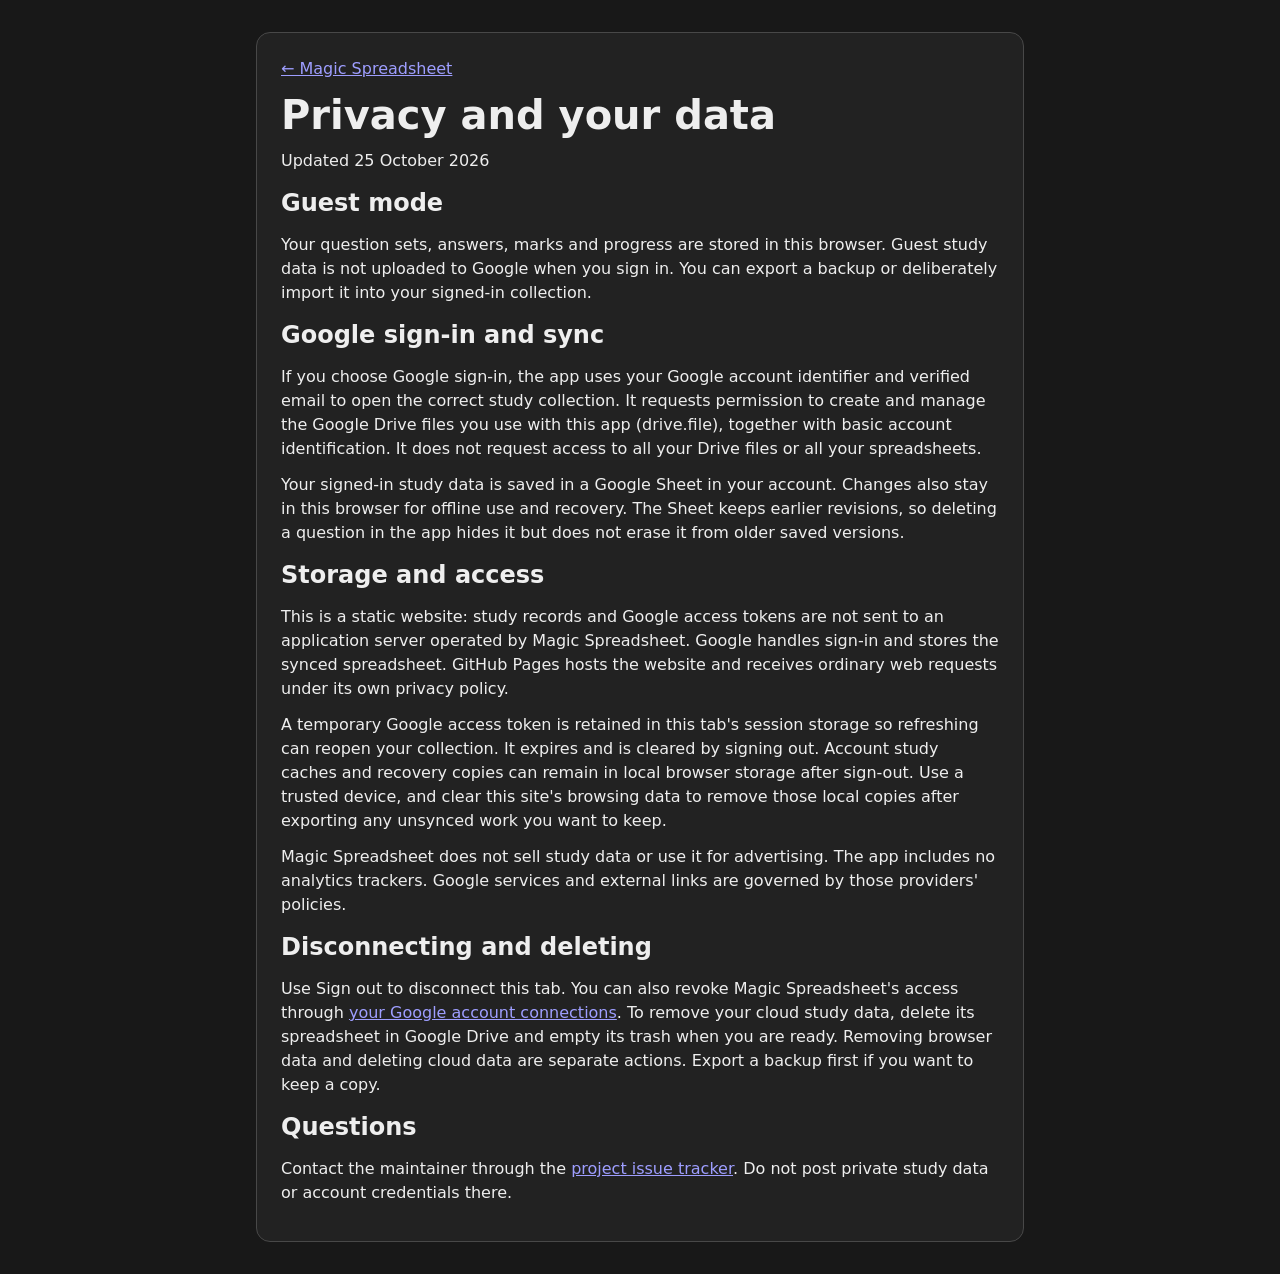
==== privacy.html @ 79fa7f7f "Prepare Google sync release and default chart selection" ====
<!doctype html>
<html lang="en" data-theme="dark"><head><meta charset="utf-8"><meta name="viewport" content="width=device-width,initial-scale=1"><title>Privacy · Magic Spreadsheet</title><script src="theme.js"></script><link rel="stylesheet" href="style.css"></head><body>
<main class="panel" style="max-width:48rem;margin:2rem auto;padding:1.5rem">
<a href="./">← Magic Spreadsheet</a><h1>Privacy and your data</h1><p>Updated 25 October 2026</p>
<h2>Guest mode</h2><p>Your question sets, answers, marks and progress are stored in this browser. Guest study data is not uploaded to Google when you sign in. You can export a backup or deliberately import it into your signed-in collection.</p>
<h2>Google sign-in and sync</h2><p>If you choose Google sign-in, the app uses your Google account identifier and verified email to open the correct study collection. It requests permission to create and manage the Google Drive files you use with this app (drive.file), together with basic account identification. It does not request access to all your Drive files or all your spreadsheets.</p>
<p>Your signed-in study data is saved in a Google Sheet in your account. Changes also stay in this browser for offline use and recovery. The Sheet keeps earlier revisions, so deleting a question in the app hides it but does not erase it from older saved versions.</p>
<h2>Storage and access</h2><p>This is a static website: study records and Google access tokens are not sent to an application server operated by Magic Spreadsheet. Google handles sign-in and stores the synced spreadsheet. GitHub Pages hosts the website and receives ordinary web requests under its own privacy policy.</p>
<p>A temporary Google access token is retained in this tab's session storage so refreshing can reopen your collection. It expires and is cleared by signing out. Account study caches and recovery copies can remain in local browser storage after sign-out. Use a trusted device, and clear this site's browsing data to remove those local copies after exporting any unsynced work you want to keep.</p>
<p>Magic Spreadsheet does not sell study data or use it for advertising. The app includes no analytics trackers. Google services and external links are governed by those providers' policies.</p>
<h2>Disconnecting and deleting</h2><p>Use Sign out to disconnect this tab. You can also revoke Magic Spreadsheet's access through <a href="https://myaccount.google.com/connections">your Google account connections</a>. To remove your cloud study data, delete its spreadsheet in Google Drive and empty its trash when you are ready. Removing browser data and deleting cloud data are separate actions. Export a backup first if you want to keep a copy.</p>
<h2>Questions</h2><p>Contact the maintainer through the <a href="https://github.com/Leo-U/magic-spreadsheet/issues">project issue tracker</a>. Do not post private study data or account credentials there.</p>
</main></body></html>
---- style.css ----
:root{font-family:system-ui,sans-serif;color:#233c38;background:#f3f5f0;line-height:1.5}*{box-sizing:border-box}body{margin:0}header{padding:32px max(24px,calc((100vw - 1240px)/2));background:#153e37;color:#fff;display:flex;justify-content:space-between;align-items:center;gap:20px}h1{font-size:clamp(28px,4vw,40px);margin:4px 0}h2,h3,p{margin:0 0 12px}h2{font-size:24px}h3{font-size:19px}.eyebrow{font-size:11px;letter-spacing:2px;font-weight:700;color:#acd6bc}.badge{border:1px solid #7ba698;border-radius:30px;padding:8px 14px;white-space:nowrap;font-size:13px}.notice{background:#e2ebdf;padding:14px 24px;text-align:center;font-size:14px}.layout{max-width:1240px;margin:24px auto;padding:0 24px;display:grid;grid-template-columns:260px minmax(0,1fr);gap:32px}aside{align-self:start}aside h2{font-size:17px}main{min-width:0}nav{display:grid;gap:8px;margin-bottom:24px}button,input,textarea{font:inherit}button,.file-label{min-height:44px}button{cursor:pointer;border:1px solid transparent;background:#20634f;color:#fff;border-radius:9px;padding:10px 15px;font-weight:600}button:hover{filter:brightness(.94)}button:disabled{opacity:.5;cursor:not-allowed}.secondary{background:#fff;color:#285046;border-color:#c9d5cb}nav button{text-align:left;overflow-wrap:anywhere}.active{background:#d9e9d7;border-color:#20634f;color:#173c30}aside button{width:100%;margin-bottom:8px}label{display:block;margin:8px 0;font-size:14px}input:not([type=checkbox]):not([type=radio]),textarea{width:100%;border:1px solid #b7c9bd;border-radius:8px;padding:11px;background:#fff;color:#233c38}input[type=checkbox],input[type=radio]{width:22px;height:22px;vertical-align:middle;margin-right:7px;accent-color:#20634f}textarea{resize:vertical}form button{margin-top:12px}.panel,.question{background:#fff;border:1px solid #dce4da;border-radius:14px;padding:22px;margin-bottom:20px}.muted{color:#52655d;font-size:13px}.set-header,.section-header,.actions{display:flex;justify-content:space-between;align-items:center;gap:14px;flex-wrap:wrap}.set-header{margin-bottom:20px}.set-header .eyebrow{color:#557e64}.stats{display:grid;grid-template-columns:repeat(3,1fr);gap:12px;margin-bottom:22px}.stat{background:#e6ecdf;padding:18px;border-radius:12px}.stat strong{font-size:28px;display:block}.history{display:flex;gap:10px;overflow-x:auto;padding:6px 0 14px}.snapshot{flex:0 0 130px;border-radius:9px;padding:12px;color:#26322a;font-size:12px}.snapshot strong{display:block;font-size:22px}.question h4{font-size:18px;margin:0 0 14px;white-space:pre-wrap;overflow-wrap:anywhere}.answer{white-space:pre-wrap;overflow-wrap:anywhere;border-left:3px solid #8caf99;background:#f2f6ee;padding:14px;margin:14px 0}.marks{display:flex;flex-wrap:wrap;gap:8px;margin:14px 0}.marks label{padding:9px 12px;border-radius:8px;border:1px solid #cfd8cf;margin:0;display:flex;align-items:center;min-height:44px}.green{background:#e1efdf}.yellow{background:#fff5c7}.red{background:#f7ded6}.question details{margin-top:15px}summary{cursor:pointer;min-height:44px;padding:10px 0}.review-row{padding:8px 0;border-top:1px solid #e4e9e0;font-size:13px}.file-label{border:1px dashed #b4c7b6;padding:10px;border-radius:8px;overflow-wrap:anywhere}.file-label input{font-size:12px;padding:4px;border:0}hr{border:0;border-top:1px solid #d3dfd1;margin:24px 0}footer{padding:30px;text-align:center;color:#63766b;font-size:13px}#status{max-width:1192px;margin:12px auto;padding:0 24px;color:#215d40}#status.error{color:#9c3028}button:focus-visible,input:focus-visible,textarea:focus-visible,summary:focus-visible{outline:3px solid #d59128;outline-offset:3px}[hidden]{display:none!important}@media(max-width:720px){header{padding:24px;display:block}.badge{display:inline-block;margin-top:8px}.layout{grid-template-columns:1fr;padding:0 16px;gap:24px}aside{background:#eaf0e5;padding:16px;border-radius:12px}nav{grid-template-columns:repeat(2,minmax(0,1fr))}.panel,.question{padding:16px}.stats{gap:8px}.stat{padding:12px;font-size:12px}.stat strong{font-size:24px}.section-header>button{width:100%}.actions button{flex:1}.notice{text-align:left;padding:14px 16px}}

.undo-bar{position:sticky;top:8px;z-index:2;max-width:1192px;margin:0 auto;padding:0 24px;pointer-events:none}.undo-bar button{pointer-events:auto;box-shadow:0 2px 8px #233c3820}
.overview{max-width:1240px;margin:24px auto;padding:0 24px;min-width:0}.overview h2{font-size:20px}.overview-scroll{max-width:100%;overflow:auto;isolation:isolate;border:1px solid #a9b5a6;background:#fff}#history-grid{border-collapse:separate;border-spacing:0;width:max-content;font-size:11px;line-height:16px;color:#202820}#history-grid th,#history-grid td{border-right:1px solid #a9b5a6;border-bottom:1px solid #a9b5a6;vertical-align:middle}#history-grid tr:last-child>*{border-bottom:0}#history-grid th{position:sticky;left:0;z-index:1;background:#edf1e8;width:120px;min-width:120px;max-width:120px;text-align:left;padding:0}.topic-link{display:block;width:119px;min-height:52px;border:0;border-radius:0;background:transparent;color:#233c38;text-align:left;padding:3px 6px;font-size:12px;line-height:16px;font-weight:600;overflow-wrap:anywhere}.history-cell{width:83px;min-width:83px;height:53px;padding:2px 4px;text-align:center;font-variant-numeric:tabular-nums;white-space:nowrap}.history-cell span{display:block}.no-history{padding:4px 8px;color:#60705b;font-style:italic;min-width:120px}.legend{margin-top:8px}.study-actions{margin-bottom:20px}.sr-only{position:absolute;width:1px;height:1px;padding:0;margin:-1px;overflow:hidden;clip:rect(0,0,0,0);white-space:nowrap;border:0}@media(max-width:720px){.overview{padding:0 16px}.overview h2{font-size:18px}}

#chart-progress{margin:0 0 12px}.subject-select{display:block;margin:4px 6px!important}#history-grid th .topic-link{min-height:28px;padding-top:0}

.question-heading{display:flex;align-items:flex-start;gap:8px;margin-bottom:14px}.question-heading h4{margin:0;min-width:0;flex:0 1 auto;padding-top:8px}.edit-icon{width:44px;height:44px;min-width:44px;flex:0 0 44px;padding:0;display:inline-flex;align-items:center;justify-content:center;border-color:transparent;background:transparent}.edit-icon:hover{background:#edf1e8}

.history-actions{display:flex;align-items:center;flex-wrap:wrap;gap:8px;margin-bottom:10px}#history-grid .history-cell{padding:0}.history-select{display:block;width:100%;min-width:82px;min-height:53px;padding:2px 4px;background:transparent;color:inherit;border:0;border-radius:0;font-size:11px;font-weight:400;line-height:16px}.history-select[aria-pressed="true"]{box-shadow:inset 0 0 0 2px #173e37}.history-select:focus-visible{outline:3px solid #173e37;outline-offset:-3px}

.history-cell{cursor:pointer}.history-cell.selected-cell{box-shadow:inset 0 0 0 2px #173e37}.history-cell.selected-cell .history-select{box-shadow:none}

.detail-view{max-width:940px;margin:24px auto;padding:0 24px}.back-link{display:inline-flex;align-items:center;min-height:44px;margin-bottom:18px;color:#20634f;font-weight:600}.set-create{margin:20px 0;max-width:780px}.set-create form{display:flex;align-items:end;flex-wrap:wrap;gap:8px}.set-create label{width:100%;margin:0}.set-create input{flex:1;min-width:180px}.set-create button{margin:0}.data-tools{margin-top:24px;max-width:540px}.data-tools summary{font-weight:600}.data-tools button{margin:8px 0}a.topic-link{text-decoration:underline;display:flex;align-items:center}a:focus-visible{outline:3px solid #d59128;outline-offset:2px}@media(max-width:720px){.detail-view{padding:0 16px}.set-create button{width:100%}}

.row-actions{display:flex;align-items:center;justify-content:space-between}.row-delete-set{background:transparent;color:#854036;border:0;border-radius:4px;font-size:11px;font-weight:500;padding:3px 5px;min-height:44px;white-space:nowrap}.row-delete-set:hover{background:#f5e2dd}

/* Compact spreadsheet grid: exactly one border per shared edge. */
.overview-scroll{border:0}#history-grid{border-top:1px solid #37413d;border-left:1px solid #37413d}#history-grid th,#history-grid td,#history-grid tr:last-child>*{border-right:1px solid #37413d;border-bottom:1px solid #37413d}#history-grid th{width:168px;min-width:168px;max-width:168px}.set-controls{display:grid;grid-template-columns:28px minmax(0,1fr)32px;align-items:center;gap:0;min-height:36px}.select-set{display:flex;align-items:center;justify-content:center;margin:0;width:28px;height:36px}.select-set .subject-select{width:18px;height:18px;margin:0!important}#history-grid th a.topic-link{display:block;width:auto;min-height:36px;height:36px;padding:0 2px;line-height:36px;overflow:hidden;text-overflow:ellipsis;white-space:nowrap;font-size:11px}.row-delete-set{display:flex;align-items:center;justify-content:center;width:32px;min-width:32px;height:36px;min-height:36px;padding:0;border-radius:0}#history-grid .history-cell{height:36px;width:1px;min-width:0;padding:0}.history-select{min-width:0;min-height:36px;height:36px;padding:4px;font-size:11px;line-height:14px}.history-cell.selected-cell{box-shadow:inset 0 0 0 1px #173e37}.history-select:focus-visible{outline:1px solid #173e37;outline-offset:-1px}

/* Size history columns to their longest label, not an arbitrary minimum. */
#history-grid .no-history{min-width:0;white-space:normal;padding:4px}

.grade-key{display:inline-block;white-space:nowrap;margin-right:12px}.grade-key:last-child{margin-right:0}.grade-key:focus-visible{outline:2px solid #173e37;outline-offset:2px}

/* Theme preferences never alter study data or the chart's grade palette. */
:root{color-scheme:light}
.header-tools{display:flex;align-items:center;gap:8px;flex-wrap:wrap}
#theme-toggle{min-height:36px;padding:6px 10px;font-size:13px;border:1px solid #7ba698;background:#153e37;color:#fff;white-space:nowrap}
#theme-toggle span{display:inline-block;min-width:22px;margin-left:4px;font-weight:400}
:root[data-theme="dark"]{color-scheme:dark;background:#181818;color:#eeeeee}
[data-theme="dark"] header{background:#202020}
[data-theme="dark"] .notice{background:#292929;color:#d4d4d4}
[data-theme="dark"] .panel,[data-theme="dark"] .question{background:#222222;border-color:#484848}
[data-theme="dark"] .muted,[data-theme="dark"] footer{color:#bcbcbc}
[data-theme="dark"] .secondary{background:#303030;color:#eeeeee;border-color:#686868}
[data-theme="dark"] button:not(.secondary):not(.history-select):not(.row-delete-set):not(#theme-toggle){background:#454545;color:#fff}
[data-theme="dark"] button:disabled:not(.history-select):not(.row-delete-set):not(#theme-toggle){opacity:1;background:#282828;color:#999999;border-color:#505050}
[data-theme="dark"] input:not([type=checkbox]):not([type=radio]),[data-theme="dark"] textarea{background:#1b1b1b;color:#eeeeee;border-color:#707070}
[data-theme="dark"] input::placeholder,[data-theme="dark"] textarea::placeholder{color:#aaaaaa;opacity:1}
[data-theme="dark"] input[type=checkbox],[data-theme="dark"] input[type=radio]{accent-color:#cccccc}
[data-theme="dark"] .stat{background:#2c2c2c;color:#eeeeee}
[data-theme="dark"] .answer{background:#292929;color:#eeeeee;border-color:#888888}
[data-theme="dark"] .marks label{color:#233c38;border-color:#6e8474}
[data-theme="dark"] .marks input{color-scheme:light;accent-color:#20634f}
[data-theme="dark"] .back-link,[data-theme="dark"] #history-grid th .topic-link{color:#e2e2e2}
[data-theme="dark"] .set-header .eyebrow{color:#bcbcbc}
[data-theme="dark"] #status{color:#e2e2e2}
[data-theme="dark"] #status.error{color:#ffada0}
[data-theme="dark"] .file-label,[data-theme="dark"] hr{border-color:#707070}
[data-theme="dark"] .overview-scroll{background:#181818}
[data-theme="dark"] #history-grid th{background:#292929;border-color:#888888}
[data-theme="dark"] #history-grid{border-top-color:#888888;border-left-color:#888888}
[data-theme="dark"] #history-grid .no-history{color:#bcbcbc;border-color:#888888}
[data-theme="dark"] .history-cell,[data-theme="dark"] .history-select{color:#202820}
[data-theme="dark"] .row-delete-set{color:#d4d4d4;background:transparent}
[data-theme="dark"] .row-delete-set:hover{background:#414141}
[data-theme="dark"] .edit-icon{background:transparent;color:#dddddd}
[data-theme="dark"] .edit-icon:hover{background:#383838}
[data-theme="dark"] :is(button,input,textarea,summary,a,.grade-key,.overview-scroll):focus-visible{outline-color:#f5f5f5}
/* Keep dark focus clearly visible on the unchanged light grade fills. */
[data-theme="dark"] .history-select:focus-visible{outline-color:#173e37}
@media(max-width:720px){.header-tools{margin-top:8px}.header-tools .badge{margin-top:0}}

/* Neutral application chrome; semantic study colors remain unchanged. */
[data-theme="dark"] .eyebrow{color:#bcbcbc}
[data-theme="dark"] .badge{border-color:#686868}
[data-theme="dark"] #theme-toggle{background:#303030;color:#eeeeee;border-color:#686868}
[data-theme="dark"] button:hover{filter:brightness(1.15)}
[data-theme="dark"] button:disabled:hover{filter:none}

/* Neutral light palette, keeping result colors intact. */
:root[data-theme="light"]{background:#f6f6f6;color:#292929}
[data-theme="light"] header{background:#252525}
[data-theme="light"] .eyebrow{color:#c7c7c7}
[data-theme="light"] .badge{border-color:#888888}
[data-theme="light"] #theme-toggle{background:#333333;border-color:#888888}
[data-theme="light"] .notice{background:#e8e8e8;color:#333333}
[data-theme="light"] .panel,[data-theme="light"] .question{background:#ffffff;border-color:#d2d2d2}
[data-theme="light"] .muted,[data-theme="light"] footer{color:#595959}
[data-theme="light"] .secondary{background:#ffffff;color:#333333;border-color:#aaaaaa}
[data-theme="light"] button:not(.secondary):not(.history-select):not(.row-delete-set):not(#theme-toggle){background:#393939;color:#ffffff}
[data-theme="light"] button:disabled:not(.history-select):not(.row-delete-set):not(#theme-toggle){opacity:1;background:#e3e3e3;color:#707070;border-color:#bcbcbc}
[data-theme="light"] input:not([type=checkbox]):not([type=radio]),[data-theme="light"] textarea{background:#ffffff;color:#292929;border-color:#929292}
[data-theme="light"] input::placeholder,[data-theme="light"] textarea::placeholder{color:#707070;opacity:1}
[data-theme="light"] input[type=checkbox],[data-theme="light"] input[type=radio]{accent-color:#454545}
[data-theme="light"] .stat{background:#e7e7e7;color:#292929}
[data-theme="light"] .answer{background:#f0f0f0;color:#292929;border-color:#888888}
[data-theme="light"] .marks label{color:#292929;border-color:#aaaaaa}
[data-theme="light"] .back-link,[data-theme="light"] #history-grid th .topic-link{color:#333333}
[data-theme="light"] .set-header .eyebrow{color:#626262}
[data-theme="light"] #status{color:#333333}
[data-theme="light"] #status.error{color:#9c3028}
[data-theme="light"] .file-label,[data-theme="light"] hr{border-color:#999999}
[data-theme="light"] #history-grid th{background:#ededed}
[data-theme="light"] #history-grid,[data-theme="light"] #history-grid th,[data-theme="light"] #history-grid td{border-color:#3d3d3d}
[data-theme="light"] #history-grid .no-history{color:#595959}
[data-theme="light"] .history-cell,[data-theme="light"] .history-select{color:#202020}
[data-theme="light"] .row-delete-set{color:#555555;background:transparent}
[data-theme="light"] .row-delete-set:hover{background:#dddddd}
[data-theme="light"] .edit-icon{background:transparent;color:#444444}
[data-theme="light"] .edit-icon:hover{background:#eeeeee}
[data-theme="light"] :is(button,input,textarea,summary,a,.grade-key,.overview-scroll):focus-visible{outline-color:#242424}
[data-theme="light"] .history-cell.selected-cell{box-shadow:inset 0 0 0 1px #242424}
[data-theme="light"] button:disabled:hover{filter:none}

/* Minimal navigation shared by landing, chart and study views. */
.app-bar{max-width:1240px;margin:0 auto;padding:12px 24px;display:flex;align-items:center;justify-content:space-between;gap:16px}
.app-bar nav{display:flex;align-items:center;gap:16px;margin:0;min-height:36px}
.app-bar a{display:inline-flex;align-items:center;min-height:36px;color:inherit;font-size:14px}
.landing{max-width:720px;margin:48px auto;padding:0 24px}
.landing h1{margin-bottom:20px}
.landing p{margin-bottom:20px}
.landing a{color:inherit}
.open-chart{display:inline-flex;align-items:center;min-height:44px;padding:10px 20px;background:#393939;color:#fff!important;border:1px solid #777;border-radius:8px;font-weight:600;text-decoration:none}
.resource-links{padding-left:20px;margin:28px 0}.resource-links li{padding:8px 0}
[data-theme="dark"] .open-chart{background:#454545}
[data-theme="light"] #theme-toggle{color:#fff}
@media(max-width:720px){.app-bar{padding:8px 16px}.landing{margin:24px auto;padding:0 16px}}

/* Dense question desk; chart cells and grade palette are untouched. */
.detail-view{max-width:1100px;margin:4px auto 20px;padding:0 24px}
.detail-view .set-header{margin-bottom:4px;gap:8px}
.detail-view h2{font-size:20px;margin:0}
.detail-view .actions{gap:6px}
.detail-view button{min-height:32px;padding:4px 8px;font-size:13px;border-radius:4px}
.detail-view .stats{display:flex;flex-wrap:wrap;gap:12px;margin:0 0 4px;font-size:12px}
.detail-view .stat{padding:0;background:transparent!important;border-radius:0}
.detail-view .stat strong{display:inline;font-size:12px;margin-right:4px}
.detail-view .section-header{justify-content:flex-end;gap:8px;margin:0 0 2px}
.detail-view .section-header label{margin:0;font-size:12px;min-height:28px;display:flex;align-items:center}
.detail-view .section-header input{width:18px;height:18px}
.detail-view .question{display:grid;grid-template-columns:minmax(0,1fr) auto;align-items:center;gap:4px 10px;padding:6px 0;margin:0;border:0;border-bottom:1px solid #666;border-radius:0;background:transparent}
.detail-view .question-heading{align-items:center;gap:4px;margin:0;min-width:0}
.detail-view .question-heading h4{font-size:14px;line-height:1.4;padding:0;margin:0;flex:1}
.detail-view .edit-icon{width:28px;min-width:28px;height:32px;flex:0 0 28px;padding:0}
.detail-view .question-controls{display:flex;align-items:center;gap:8px}
.detail-view .marks{display:flex;flex-wrap:nowrap;gap:4px;margin:0}
.detail-view .marks label{display:block;background:transparent;border:0;border-radius:0;padding:0;min-height:32px;width:32px;height:32px}
.detail-view .marks input[type=radio]{appearance:none;-webkit-appearance:none;display:block;margin:0;width:32px;height:32px;border:1px solid #777;border-radius:5px;cursor:pointer;background-repeat:no-repeat;background-position:center;background-size:20px}
.detail-view .marks .green input{background-color:#24bc68}
.detail-view .marks .yellow input{background-color:#f0c51b}
.detail-view .marks .red input{background-color:#ef504d}
.detail-view .marks input:checked{box-shadow:inset 0 0 0 2px #fff;background-image:url("data:image/svg+xml,%3Csvg xmlns='http://www.w3.org/2000/svg' viewBox='0 0 24 24'%3E%3Cpath d='m5 12 4 4L19 6' fill='none' stroke='%23141414' stroke-width='3' stroke-linecap='round' stroke-linejoin='round'/%3E%3C/svg%3E")}
.detail-view .marks input:hover{filter:brightness(1.1)}
.detail-view .marks input:focus-visible{outline:2px solid;outline-offset:2px}
.detail-view .answer{grid-column:1/-1;margin:2px 0;padding:6px 8px;font-size:14px;line-height:1.45}
.detail-view details.panel{padding:0;margin:10px 0;border:0;border-top:1px solid #777;border-radius:0;background:transparent}
.detail-view summary{min-height:32px;padding:6px 0;font-size:14px;font-weight:600}
.detail-view form label{margin:4px 0;font-size:13px}
.detail-view textarea{padding:6px;font-size:14px}
.detail-view form button{margin-top:6px}
.detail-view .file-label{padding:6px;min-height:32px}
.detail-view .panel .muted{margin-bottom:6px}
@media(max-width:720px){.detail-view{padding:0 16px}.detail-view .question{grid-template-columns:minmax(0,1fr);gap:2px;padding:5px 0}.detail-view .question-controls{justify-content:space-between}.detail-view .section-header>button{width:auto}.detail-view .set-header .actions button{flex:none}}

/* Rated rows share the saturated radio palette in either theme. */
.detail-view .question[data-rating="green"]{background:#24bc68}
.detail-view .question[data-rating="yellow"]{background:#f0c51b}
.detail-view .question[data-rating="red"]{background:#ef504d}
.detail-view .question:is([data-rating="green"],[data-rating="yellow"],[data-rating="red"]){color:#141414}
.detail-view .question[data-rating]:not([data-rating=""]) .secondary{background:rgba(255,255,255,.82);color:#141414;border-color:#444}
.detail-view .question[data-rating]:not([data-rating=""]) .secondary:hover{background:#fff;filter:none}
.detail-view .question[data-rating]:not([data-rating=""]) .answer{background:rgba(255,255,255,.82);color:#141414;border-color:#444}
.detail-view .question[data-rating]:not([data-rating=""]) :is(button,input):focus-visible{outline-color:#141414}
.detail-view .question[data-rating]:not([data-rating=""]) .marks input:checked{border-color:#141414;box-shadow:inset 0 0 0 2px #fff}

/* Soft, theme-aware question ratings; chart grades retain their own palette. */
[data-theme="dark"] .detail-view{--rating-green:#304c3c;--rating-yellow:#51462d;--rating-red:#513639;--rating-ink:#f2eee7;--rating-control:#ffffff12;--rating-hover:#ffffff24;--rating-border:#aaaca5;--rating-ring:#f2eee7}
[data-theme="light"] .detail-view{--rating-green:#dce9df;--rating-yellow:#f0e5c9;--rating-red:#ecdadd;--rating-ink:#292824;--rating-control:#ffffff66;--rating-hover:#ffffffaa;--rating-border:#73766e;--rating-ring:#292824}
.detail-view .question[data-rating="green"],.detail-view .marks .green input{background-color:var(--rating-green)}
.detail-view .question[data-rating="yellow"],.detail-view .marks .yellow input{background-color:var(--rating-yellow)}
.detail-view .question[data-rating="red"],.detail-view .marks .red input{background-color:var(--rating-red)}
.detail-view .question[data-rating]:not([data-rating=""]){color:var(--rating-ink)}
.detail-view .question[data-rating]:not([data-rating=""]) :is(.secondary,.answer){background:var(--rating-control);color:var(--rating-ink);border-color:var(--rating-border)}
.detail-view .question[data-rating]:not([data-rating=""]) .secondary:hover{background:var(--rating-hover)}
.detail-view .question[data-rating]:not([data-rating=""]) :is(button,input):focus-visible{outline-color:var(--rating-ink)}
.detail-view .marks input[type=radio]{border-color:var(--rating-border)}
.detail-view .marks input:checked,.detail-view .question[data-rating]:not([data-rating=""]) .marks input:checked{border-color:var(--rating-ring);box-shadow:inset 0 0 0 2px var(--rating-ring)}
[data-theme="dark"] .detail-view .marks input:checked{background-image:url("data:image/svg+xml,%3Csvg xmlns='http://www.w3.org/2000/svg' viewBox='0 0 24 24'%3E%3Cpath d='m5 12 4 4L19 6' fill='none' stroke='%23f2eee7' stroke-width='3' stroke-linecap='round' stroke-linejoin='round'/%3E%3C/svg%3E")}

/* Exact reference-sheet question colors, identical in both themes. */
[data-theme] .detail-view{--rating-green:#8fc08f;--rating-yellow:#fff89a;--rating-red:#dd7e6b;--rating-ink:#202020;--rating-control:#ffffff66;--rating-hover:#ffffffaa;--rating-border:#555555;--rating-ring:#202020}
[data-theme] .detail-view .marks input:checked{background-image:url("data:image/svg+xml,%3Csvg xmlns='http://www.w3.org/2000/svg' viewBox='0 0 24 24'%3E%3Cpath d='m5 12 4 4L19 6' fill='none' stroke='%23202020' stroke-width='3' stroke-linecap='round' stroke-linejoin='round'/%3E%3C/svg%3E")}

.google-connection{margin:24px 0;border-top:1px solid #777;padding-top:16px}.google-connection h2{font-size:20px}.google-connection p{margin:10px 0}.google-actions{display:flex;gap:8px;flex-wrap:wrap}.google-connection button{font-size:14px}.google-connection details{font-size:13px}.google-connection #google-copy-review{border:1px solid #777;padding:12px;margin:12px 0}.google-connection a{overflow-wrap:anywhere}

.google-signin{margin:24px 0;padding-top:16px;border-top:1px solid #777}.google-signin h2{font-size:20px}.google-signin p{margin:10px 0}.google-signin details{font-size:13px}#google-signin-button{max-width:100%;width:280px}

.google-account,.sync-status{max-width:1080px;margin:12px auto;padding:0 20px}.google-account .google-signin{border:0;padding:0;margin:12px 0}.google-account button,.google-account select{margin:5px 4px 5px 0}.sync-status{font-size:13px;color:var(--muted);min-height:20px}.google-account p{overflow-wrap:anywhere}

/* Account controls: one next step, workspace tools on demand. */
.google-account .google-signin{max-width:660px;padding:12px 0}
.google-account h2{font-size:17px;margin:0 0 10px}
.google-account #sync-manage{margin:16px 0;padding:12px;border:1px solid var(--muted);border-radius:6px}
.google-account #sync-options label{display:block;margin-top:12px}
.google-account #sync-files{display:block;width:100%;max-width:100%;min-width:0}
.google-account .google-actions{align-items:center;gap:8px}
.google-account .google-actions button{margin:4px 0}
.google-account .sync-extra{margin:14px 0}
.google-account .account-exit{margin-top:18px;border-top:1px solid var(--muted);padding-top:10px}
.google-account #sync-active{font-weight:600;overflow-wrap:anywhere}
.google-account #sync-guidance{line-height:1.5}

/* Account controls live on a dedicated route. */
.google-account{max-width:700px;margin:28px auto;padding:0 20px}
.google-account h1{font-size:28px;margin:0 0 24px}
.app-bar nav{flex-wrap:wrap;gap:8px 16px}
.app-bar a[aria-current="page"]{font-weight:700;text-decoration-thickness:2px}
.sync-status a{margin-left:8px;color:inherit}
.sync-status.needs-attention{color:var(--text);border-left:3px solid #d99b36}
@media(max-width:480px){.app-bar{align-items:flex-start;gap:8px}.app-bar nav{gap:4px 12px}.google-account{margin:20px auto;padding:0 16px}}

.google-account .signin-description{font-size:14px;line-height:1.5}

/* Use the same near-black grid in both themes, including empty-history cells. */
[data-theme] #history-grid{border-top:1px solid #111;border-left:1px solid #111}
[data-theme] #history-grid th,[data-theme] #history-grid td,[data-theme] #history-grid .no-history,[data-theme] #history-grid tr:last-child>*{border-right:1px solid #111;border-bottom:1px solid #111}

/* Make study-set navigation recognizable as links in either theme. */
[data-theme="light"] #history-grid th a.topic-link{color:#0759b6}
[data-theme="dark"] #history-grid th a.topic-link{color:#8fc5ff}
#history-grid th a.topic-link{text-decoration-line:underline;text-decoration-thickness:1px;text-underline-offset:3px;text-decoration-skip-ink:none}

/* Empty history slots complete the grid; unused scroll space is not a cell. */
[data-theme] .overview-scroll{background:transparent}
[data-theme="light"] #history-grid :is(.empty-history,.no-history){background:#fff}
[data-theme="dark"] #history-grid :is(.empty-history,.no-history){background:#292929}

/* A visual switch conveys the state without changing the label. */
[data-theme] #theme-toggle{display:inline-flex;align-items:center;gap:10px}
[data-theme="light"] #theme-toggle{background:#dcecff;color:#17334d;border-color:#3778b8}
[data-theme="dark"] #theme-toggle{background:#303030;color:#eee;border-color:#686868}
#theme-toggle .theme-switch{position:relative;width:28px;min-width:28px;height:16px;margin:0;border-radius:10px;background:#777}
#theme-toggle .theme-switch::after{content:"";position:absolute;top:3px;left:3px;width:10px;height:10px;border-radius:50%;background:#fff}
#theme-toggle[aria-checked="true"] .theme-switch{background:#8fc5ff}
#theme-toggle[aria-checked="true"] .theme-switch::after{left:15px;background:#18334d}

/* Preview the destination theme on the mode-switch button. */
[data-theme="dark"] #theme-toggle{background:#e6e6e6;color:#252525;border-color:#bcbcbc}
[data-theme="light"] #theme-toggle{background:#303030;color:#f2f2f2;border-color:#555}
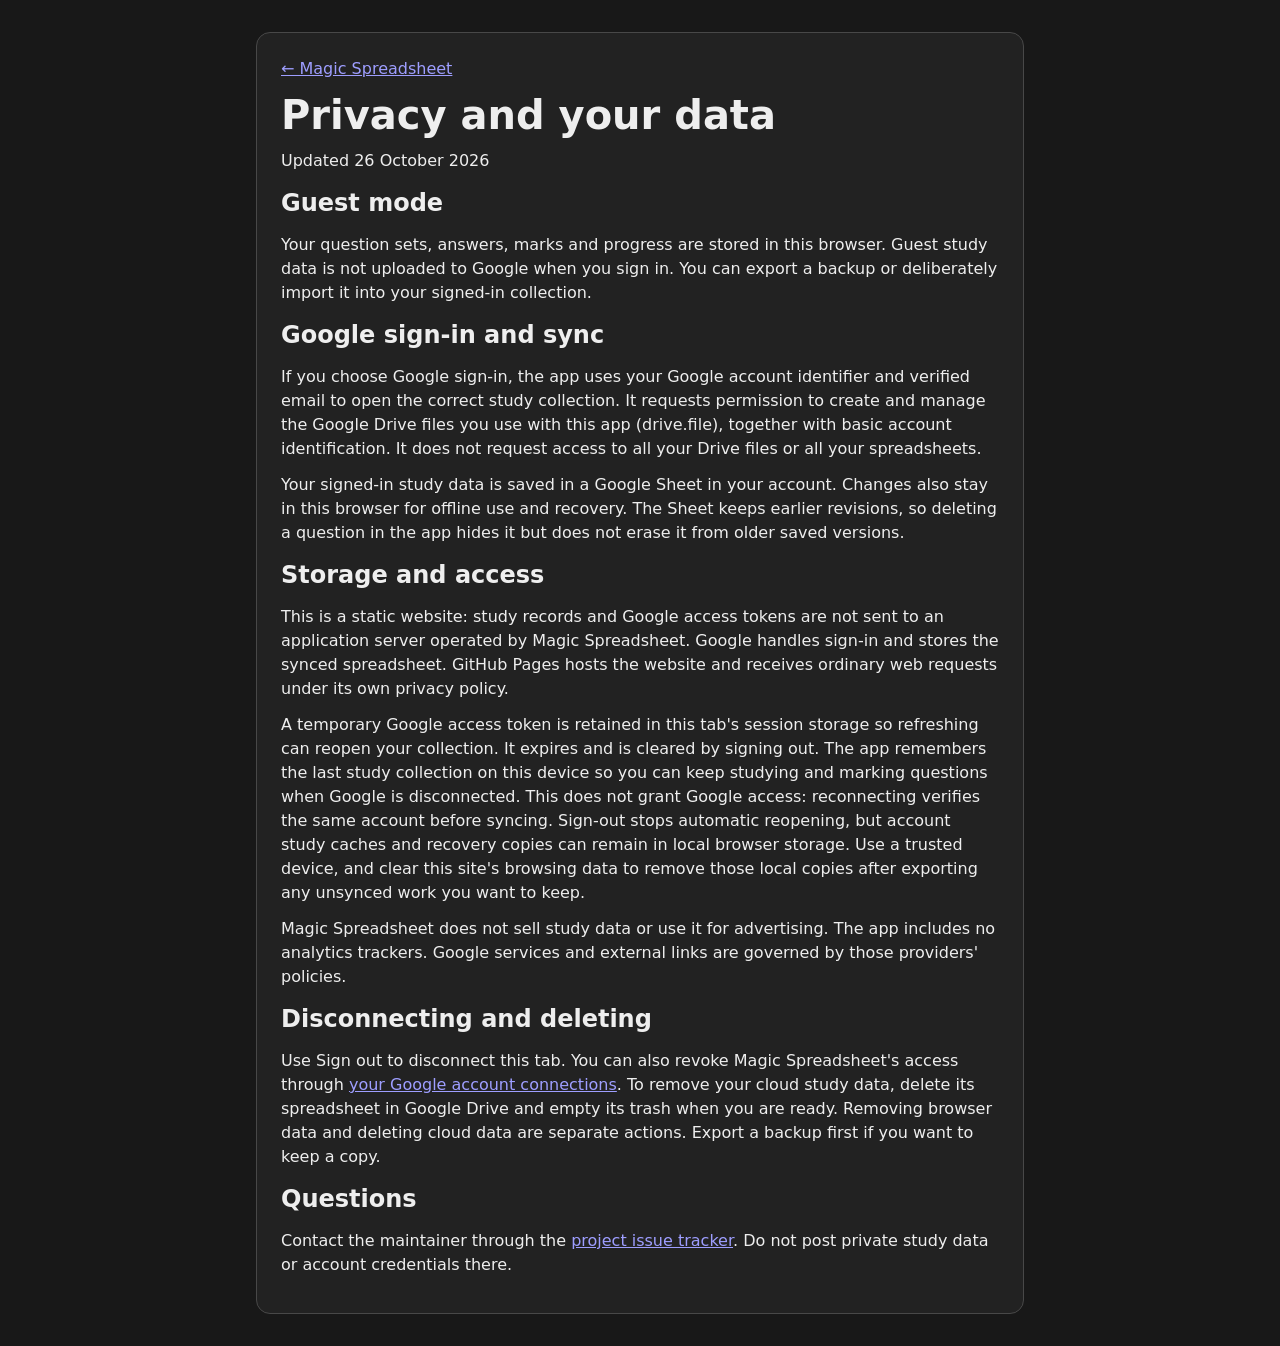
==== commit 58dda59e: "Keep study marks editable when Google sync disconnects" ====
--- a/privacy.html
+++ b/privacy.html
@@ -1,12 +1,12 @@
 <!doctype html>
 <html lang="en" data-theme="dark"><head><meta charset="utf-8"><meta name="viewport" content="width=device-width,initial-scale=1"><title>Privacy · Magic Spreadsheet</title><script src="theme.js"></script><link rel="stylesheet" href="style.css"></head><body>
 <main class="panel" style="max-width:48rem;margin:2rem auto;padding:1.5rem">
-<a href="./">← Magic Spreadsheet</a><h1>Privacy and your data</h1><p>Updated 25 October 2026</p>
+<a href="./">← Magic Spreadsheet</a><h1>Privacy and your data</h1><p>Updated 26 October 2026</p>
 <h2>Guest mode</h2><p>Your question sets, answers, marks and progress are stored in this browser. Guest study data is not uploaded to Google when you sign in. You can export a backup or deliberately import it into your signed-in collection.</p>
 <h2>Google sign-in and sync</h2><p>If you choose Google sign-in, the app uses your Google account identifier and verified email to open the correct study collection. It requests permission to create and manage the Google Drive files you use with this app (drive.file), together with basic account identification. It does not request access to all your Drive files or all your spreadsheets.</p>
 <p>Your signed-in study data is saved in a Google Sheet in your account. Changes also stay in this browser for offline use and recovery. The Sheet keeps earlier revisions, so deleting a question in the app hides it but does not erase it from older saved versions.</p>
 <h2>Storage and access</h2><p>This is a static website: study records and Google access tokens are not sent to an application server operated by Magic Spreadsheet. Google handles sign-in and stores the synced spreadsheet. GitHub Pages hosts the website and receives ordinary web requests under its own privacy policy.</p>
-<p>A temporary Google access token is retained in this tab's session storage so refreshing can reopen your collection. It expires and is cleared by signing out. Account study caches and recovery copies can remain in local browser storage after sign-out. Use a trusted device, and clear this site's browsing data to remove those local copies after exporting any unsynced work you want to keep.</p>
+<p>A temporary Google access token is retained in this tab's session storage so refreshing can reopen your collection. It expires and is cleared by signing out. The app remembers the last study collection on this device so you can keep studying and marking questions when Google is disconnected. This does not grant Google access: reconnecting verifies the same account before syncing. Sign-out stops automatic reopening, but account study caches and recovery copies can remain in local browser storage. Use a trusted device, and clear this site's browsing data to remove those local copies after exporting any unsynced work you want to keep.</p>
 <p>Magic Spreadsheet does not sell study data or use it for advertising. The app includes no analytics trackers. Google services and external links are governed by those providers' policies.</p>
 <h2>Disconnecting and deleting</h2><p>Use Sign out to disconnect this tab. You can also revoke Magic Spreadsheet's access through <a href="https://myaccount.google.com/connections">your Google account connections</a>. To remove your cloud study data, delete its spreadsheet in Google Drive and empty its trash when you are ready. Removing browser data and deleting cloud data are separate actions. Export a backup first if you want to keep a copy.</p>
 <h2>Questions</h2><p>Contact the maintainer through the <a href="https://github.com/Leo-U/magic-spreadsheet/issues">project issue tracker</a>. Do not post private study data or account credentials there.</p>
